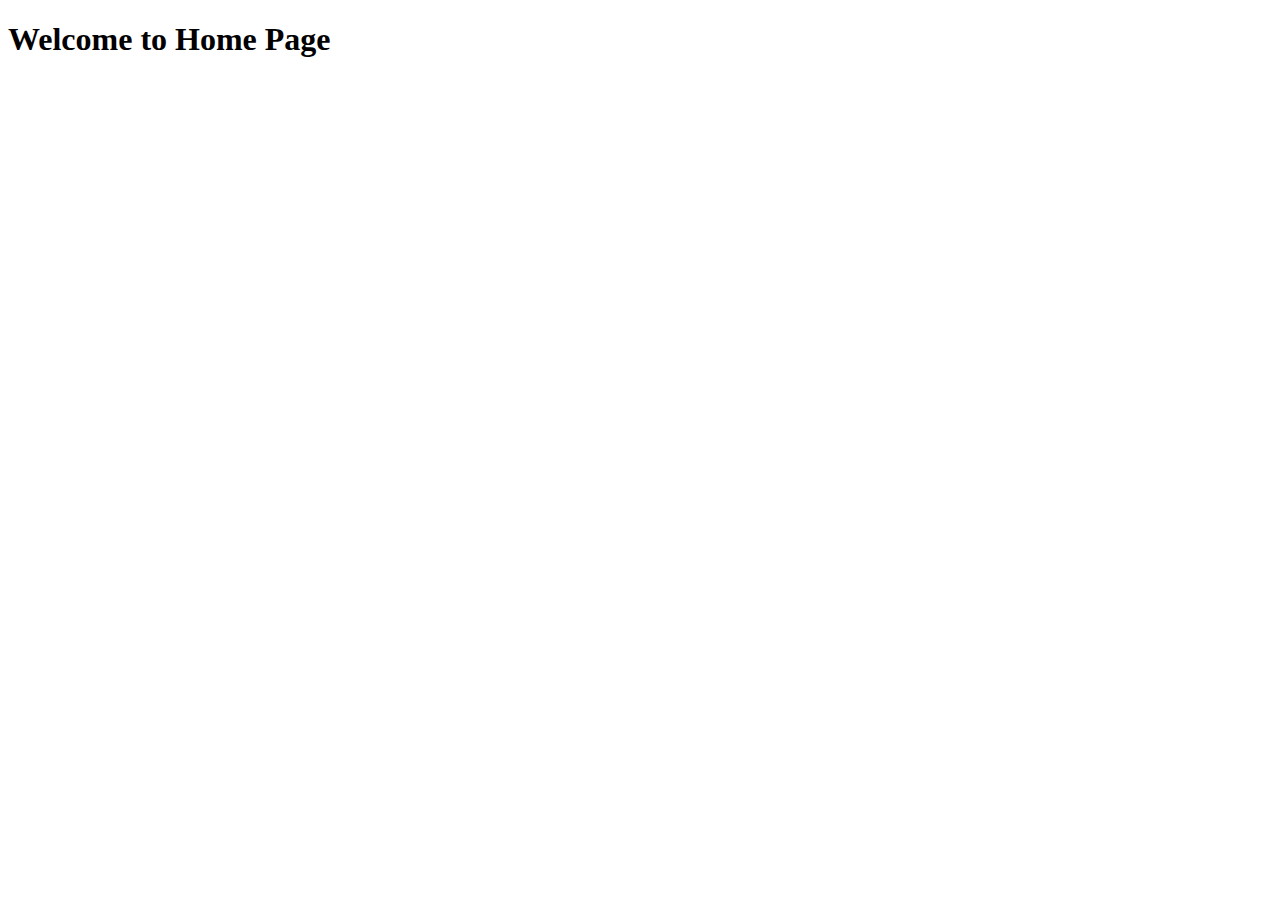
==== index.html @ dba98222 "added login pages" ====
<!DOCTYPE html>
<html lang="en">
<head>
    <meta charset="UTF-8">
    <meta name="viewport" content="width=device-width, initial-scale=1.0">
    <title>Home pages</title>
</head>
<body>
    <h1>Welcome to Home Page</h1>
</body>
</html>
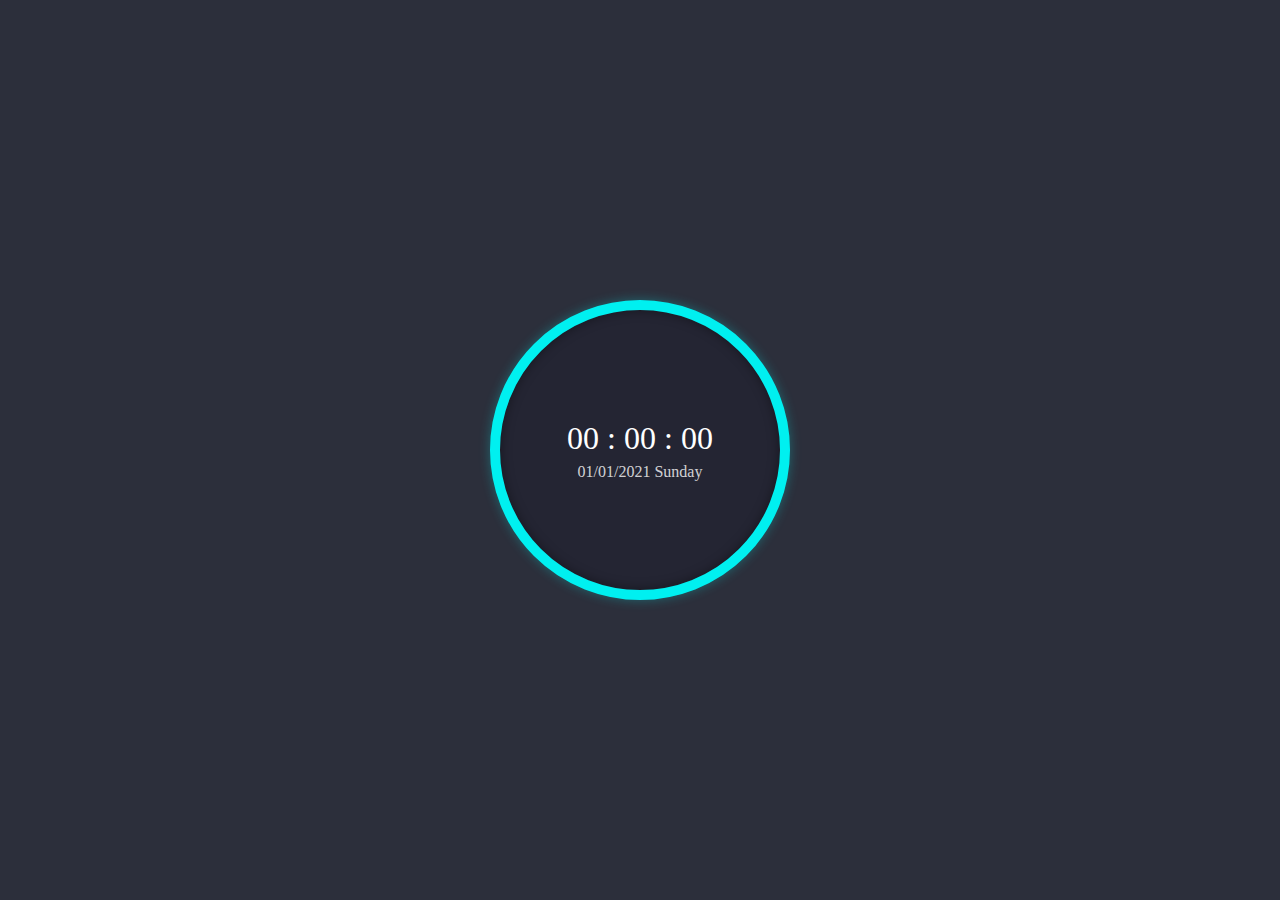
==== commit 5dbad027: "Add files via upload" ====
--- a/index.html
+++ b/index.html
@@ -1,11 +1,29 @@
-<!DOCTYPE html>
-<html lang="en">
-<head>
-    <meta charset="UTF-8">
-    <meta name="viewport" content="width=device-width, initial-scale=1.0">
-    <title>Home pages</title>
-</head>
-<body>
-    <h1>Welcome to Home Page</h1>
-</body>
+<!DOCTYPE html>
+<html lang="en">
+<head>
+    <meta charset="UTF-8">
+    <meta name="viewport" content="width=device-width, initial-scale=1.0">
+    <title>Digital-Clock</title>
+    <link rel="stylesheet" href="style.css">
+</head>
+<body>
+    <div class="container">
+        <div class="time">
+           <span id="hour">00</span>
+           <span class="blink-colon">:</span>
+           <span id="minute">00</span>
+           <span class="blink-colon">:</span>
+           <span id="second">00</span>
+        </div>
+        <div class="date">
+            <span id="date">01/01/2021</span>
+            <span id="day">Sunday</span>
+        </div>
+    </div> 
+
+
+
+    <!-- javaScript -->
+    <script src="main.js"></script>
+</body>
 </html>--- a/style.css
+++ b/style.css
@@ -0,0 +1,46 @@
+*{
+    margin: 0;
+    padding: 0;
+    box-sizing: border-box;
+}
+body{
+    height: 100vh;
+    display: flex;
+    align-items: center;
+    justify-content: center;
+    background: #2c2f3b;
+}
+
+.container{
+    width: 300px;
+    height: 300px;
+    background: rgb(36, 37, 51);
+    display: flex;
+    align-items: center;
+    justify-content: center;
+    flex-direction: column;
+    font-size: 32px;
+    color: #fff;
+    border: 10px solid rgb(0, 240, 240);
+    border-radius: 50%;
+    box-shadow: 0 0 12px rgba(0, 240, 240, 0.3), 0 0 12px rgba(0,0,0,0.4) inset;
+}
+
+.blink-colon{
+    animation: blink 1s infinite;
+}
+
+@keyframes blink{
+    0%, 100% {
+        opacity: 1;
+    }
+    30%{
+        opacity: 0.4;
+    }
+}
+
+.date{
+    margin-top: 6px;
+    font-size: 16px;
+    color: rgba(255,255,255,0.8);
+}
